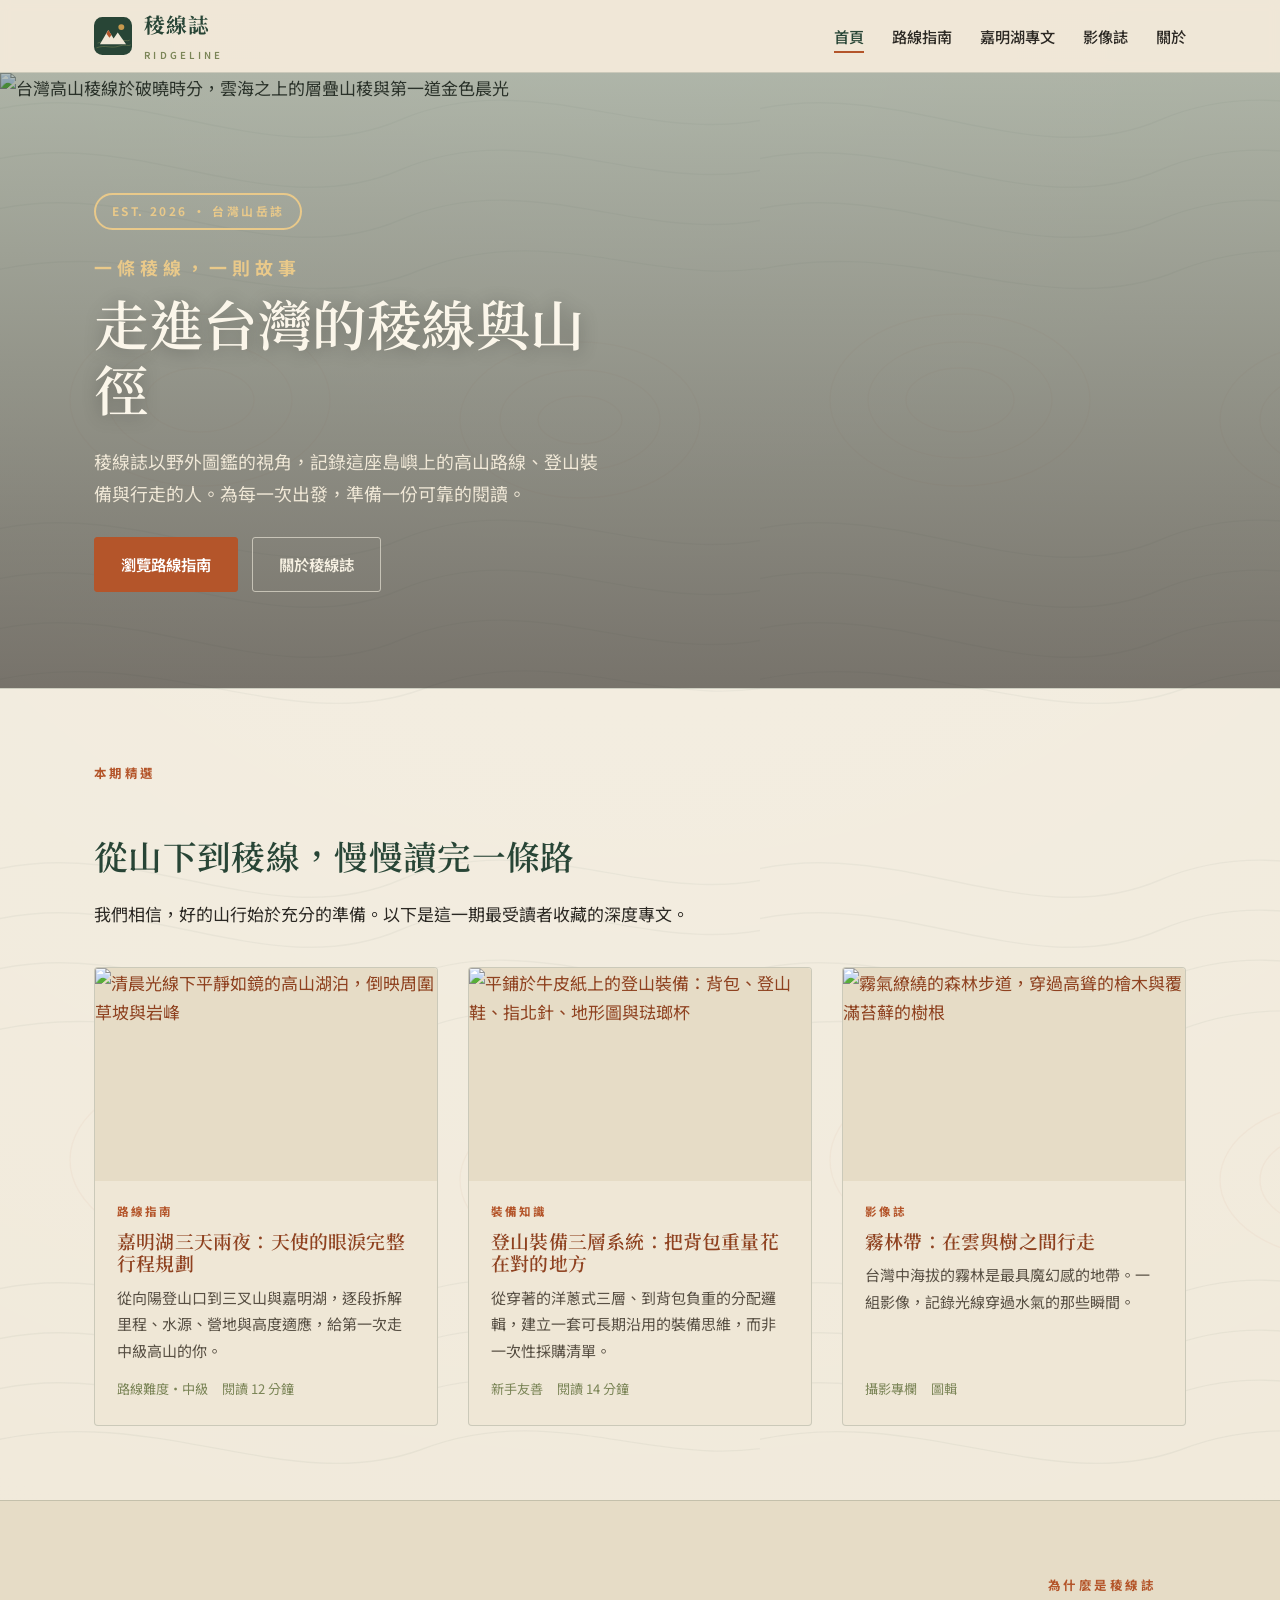
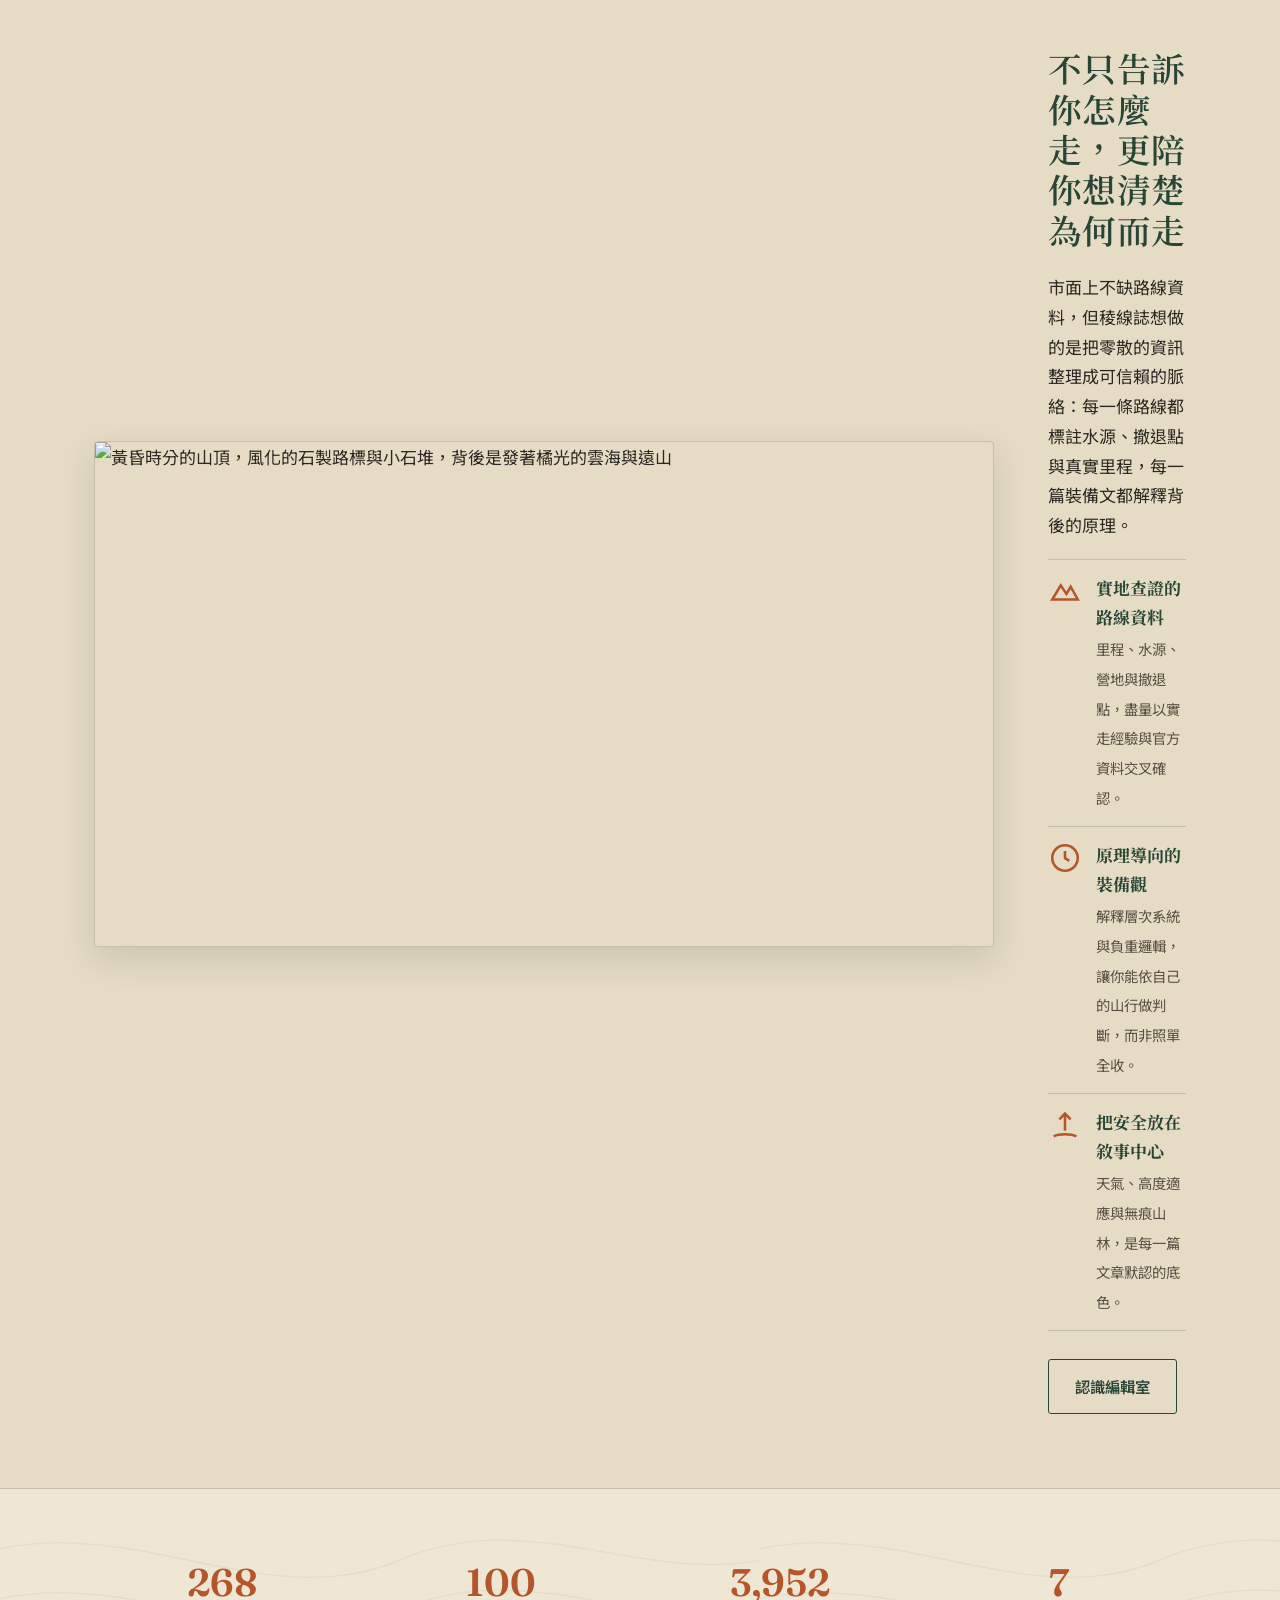
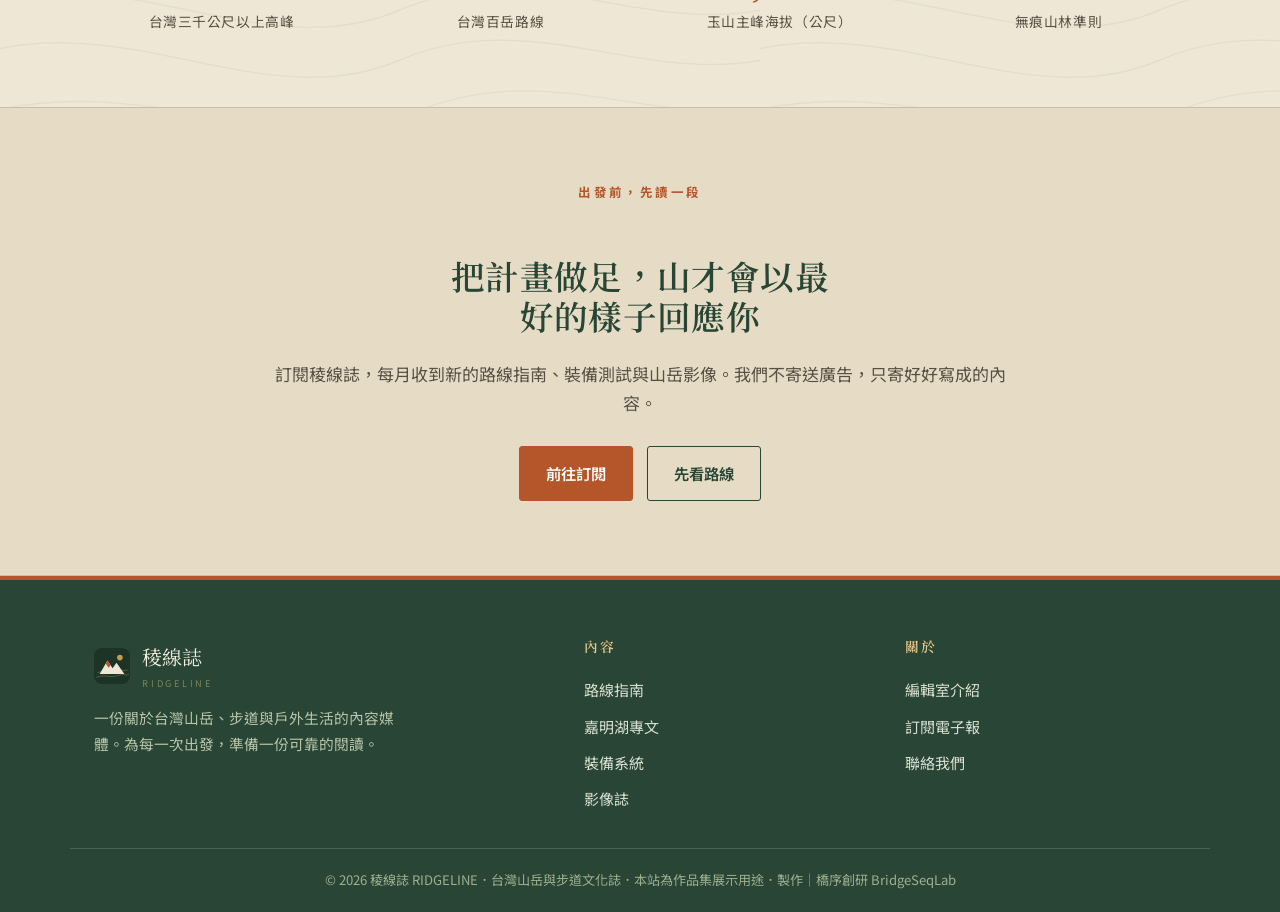
==== index.html @ 84b2cabb "稜線誌 RIDGELINE — initial preview build (6 pages + 404, full SEO)" ====
<!DOCTYPE html>
<html lang="zh-Hant">
<head>
<meta charset="UTF-8">
<meta name="viewport" content="width=device-width, initial-scale=1">
<title>稜線誌 RIDGELINE｜台灣山岳與步道文化誌</title>
<meta name="description" content="稜線誌是一份專注於台灣高山、步道與戶外生活的內容媒體。我們以野外圖鑑的視角，記錄路線指南、登山裝備知識與山徑上的人與故事。">
<meta name="keywords" content="台灣登山,百岳路線,步道指南,登山裝備,戶外生活,高山健行,山岳攝影,稜線誌">
<link rel="canonical" href="https://izzo24.github.io/ridgeline-journal/">
<meta property="og:type" content="website">
<meta property="og:site_name" content="稜線誌 RIDGELINE">
<meta property="og:title" content="稜線誌 RIDGELINE｜台灣山岳與步道文化誌">
<meta property="og:description" content="以野外圖鑑的視角，記錄台灣的山徑、裝備與行走的人。">
<meta property="og:url" content="https://izzo24.github.io/ridgeline-journal/">
<meta property="og:image" content="https://izzo24.github.io/ridgeline-journal/images/hero.webp">
<meta property="og:locale" content="zh_TW">
<meta name="twitter:card" content="summary_large_image">
<meta name="theme-color" content="#284536">
<link rel="icon" href="assets/favicon.svg" type="image/svg+xml">
<link rel="preconnect" href="https://fonts.googleapis.com">
<link rel="preconnect" href="https://fonts.gstatic.com" crossorigin>
<link href="https://fonts.googleapis.com/css2?family=Fraunces:opsz,wght@9..144,500;9..144,600;9..144,700&family=Noto+Sans+TC:wght@400;500;700&family=Noto+Serif+TC:wght@500;600;700&display=swap" rel="stylesheet">
<link rel="stylesheet" href="assets/styles.css">
<script type="application/ld+json">
{
  "@context":"https://schema.org",
  "@graph":[
    {"@type":"Organization","@id":"https://izzo24.github.io/ridgeline-journal/#org","name":"稜線誌 RIDGELINE","url":"https://izzo24.github.io/ridgeline-journal/","logo":"https://izzo24.github.io/ridgeline-journal/assets/favicon.svg","description":"台灣山岳與步道文化內容媒體。","sameAs":[]},
    {"@type":"WebSite","@id":"https://izzo24.github.io/ridgeline-journal/#website","url":"https://izzo24.github.io/ridgeline-journal/","name":"稜線誌 RIDGELINE","inLanguage":"zh-Hant","publisher":{"@id":"https://izzo24.github.io/ridgeline-journal/#org"}},
    {"@type":"WebPage","@id":"https://izzo24.github.io/ridgeline-journal/#webpage","url":"https://izzo24.github.io/ridgeline-journal/","name":"稜線誌 RIDGELINE｜台灣山岳與步道文化誌","isPartOf":{"@id":"https://izzo24.github.io/ridgeline-journal/#website"},"about":{"@id":"https://izzo24.github.io/ridgeline-journal/#org"},"inLanguage":"zh-Hant"}
  ]
}
</script>
</head>
<body>
<!--#HEADER#-->
<header class="site-head">
  <div class="wrap nav">
    <a class="brand" href="index.html" aria-label="稜線誌 首頁">
      <svg viewBox="0 0 64 64" role="img" aria-hidden="true"><rect width="64" height="64" rx="14" fill="#284536"/><g fill="none" stroke="#7b8557" stroke-width="1.6" stroke-opacity=".55"><path d="M6 44 C 20 38 26 46 40 41 C 50 37 56 42 60 39"/><path d="M4 52 C 20 46 28 54 42 49 C 52 45 58 50 62 47"/></g><path d="M10 46 L24 22 L33 36 L40 26 L54 46 Z" fill="#efe7d6"/><path d="M24 22 L29.5 30.5 L26 35 L21 28 Z" fill="#b4552a"/><circle cx="46" cy="17" r="5" fill="#c79a4e"/></svg>
      <span>稜線誌<small>RIDGELINE</small></span>
    </a>
    <button class="nav-toggle" aria-label="開啟選單" aria-expanded="false"><span></span></button>
    <ul class="nav-links">
      <li><a href="index.html" class="active">首頁</a></li>
      <li><a href="trails.html">路線指南</a></li>
      <li><a href="article-jiaming.html">嘉明湖專文</a></li>
      <li><a href="gallery.html">影像誌</a></li>
      <li><a href="about.html">關於</a></li>
    </ul>
  </div>
</header>
<!--/#HEADER#-->

<section class="hero">
  <img class="hero-img" src="images/hero.webp" alt="台灣高山稜線於破曉時分，雲海之上的層疊山稜與第一道金色晨光" width="1600" height="900">
  <div class="hero-inner">
    <span class="stamp">EST. 2026 ・ 台灣山岳誌</span>
    <p class="eyebrow">一條稜線，一則故事</p>
    <h1>走進台灣的稜線與山徑</h1>
    <p>稜線誌以野外圖鑑的視角，記錄這座島嶼上的高山路線、登山裝備與行走的人。為每一次出發，準備一份可靠的閱讀。</p>
    <div class="btn-row">
      <a href="trails.html" class="btn btn-primary">瀏覽路線指南</a>
      <a href="about.html" class="btn btn-ghost">關於稜線誌</a>
    </div>
  </div>
</section>

<section class="section">
  <div class="wrap">
    <div class="section-head">
      <p class="eyebrow">本期精選</p>
      <h2>從山下到稜線，慢慢讀完一條路</h2>
      <p>我們相信，好的山行始於充分的準備。以下是這一期最受讀者收藏的深度專文。</p>
    </div>
    <div class="card-grid">
      <article class="card" data-reveal>
        <a class="card-thumb" href="article-jiaming.html"><img src="images/lake.webp" alt="清晨光線下平靜如鏡的高山湖泊，倒映周圍草坡與岩峰" width="800" height="500"></a>
        <div class="card-body">
          <span class="tag">路線指南</span>
          <h3><a href="article-jiaming.html">嘉明湖三天兩夜：天使的眼淚完整行程規劃</a></h3>
          <p>從向陽登山口到三叉山與嘉明湖，逐段拆解里程、水源、營地與高度適應，給第一次走中級高山的你。</p>
          <div class="card-meta"><span>路線難度・中級</span><span>閱讀 12 分鐘</span></div>
        </div>
      </article>
      <article class="card" data-reveal>
        <a class="card-thumb" href="article-gear.html"><img src="images/gear.webp" alt="平鋪於牛皮紙上的登山裝備：背包、登山鞋、指北針、地形圖與琺瑯杯" width="800" height="500"></a>
        <div class="card-body">
          <span class="tag">裝備知識</span>
          <h3><a href="article-gear.html">登山裝備三層系統：把背包重量花在對的地方</a></h3>
          <p>從穿著的洋蔥式三層、到背包負重的分配邏輯，建立一套可長期沿用的裝備思維，而非一次性採購清單。</p>
          <div class="card-meta"><span>新手友善</span><span>閱讀 14 分鐘</span></div>
        </div>
      </article>
      <article class="card" data-reveal>
        <a class="card-thumb" href="gallery.html"><img src="images/trail.webp" alt="霧氣繚繞的森林步道，穿過高聳的檜木與覆滿苔蘚的樹根" width="800" height="500"></a>
        <div class="card-body">
          <span class="tag">影像誌</span>
          <h3><a href="gallery.html">霧林帶：在雲與樹之間行走</a></h3>
          <p>台灣中海拔的霧林是最具魔幻感的地帶。一組影像，記錄光線穿過水氣的那些瞬間。</p>
          <div class="card-meta"><span>攝影專欄</span><span>圖輯</span></div>
        </div>
      </article>
    </div>
  </div>
</section>

<section class="section alt">
  <div class="wrap split">
    <img src="images/summit.webp" alt="黃昏時分的山頂，風化的石製路標與小石堆，背後是發著橘光的雲海與遠山" width="900" height="506" data-reveal>
    <div data-reveal>
      <p class="eyebrow">為什麼是稜線誌</p>
      <h2>不只告訴你怎麼走，更陪你想清楚為何而走</h2>
      <p>市面上不缺路線資料，但稜線誌想做的是把零散的資訊整理成可信賴的脈絡：每一條路線都標註水源、撤退點與真實里程，每一篇裝備文都解釋背後的原理。</p>
      <ul class="feature-list">
        <li><svg class="ic" viewBox="0 0 24 24" fill="none" stroke="currentColor" stroke-width="1.8"><path d="M3 18 L9 8 L13 14 L16 9 L21 18 Z"/></svg><div><b>實地查證的路線資料</b><small>里程、水源、營地與撤退點，盡量以實走經驗與官方資料交叉確認。</small></div></li>
        <li><svg class="ic" viewBox="0 0 24 24" fill="none" stroke="currentColor" stroke-width="1.8"><circle cx="12" cy="12" r="9"/><path d="M12 7v5l3 2"/></svg><div><b>原理導向的裝備觀</b><small>解釋層次系統與負重邏輯，讓你能依自己的山行做判斷，而非照單全收。</small></div></li>
        <li><svg class="ic" viewBox="0 0 24 24" fill="none" stroke="currentColor" stroke-width="1.8"><path d="M4 20c4-2 12-2 16 0"/><path d="M12 4v12"/><path d="M8 8l4-4 4 4"/></svg><div><b>把安全放在敘事中心</b><small>天氣、高度適應與無痕山林，是每一篇文章默認的底色。</small></div></li>
      </ul>
      <div class="btn-row"><a href="about.html" class="btn btn-line">認識編輯室</a></div>
    </div>
  </div>
</section>

<section class="section">
  <div class="wrap">
    <div class="stats">
      <div data-reveal><div class="n">268</div><small>台灣三千公尺以上高峰</small></div>
      <div data-reveal><div class="n">100</div><small>台灣百岳路線</small></div>
      <div data-reveal><div class="n">3,952</div><small>玉山主峰海拔（公尺）</small></div>
      <div data-reveal><div class="n">7</div><small>無痕山林準則</small></div>
    </div>
  </div>
</section>

<section class="section alt">
  <div class="wrap center">
    <p class="eyebrow">出發前，先讀一段</p>
    <h2 style="max-width:18ch;margin-inline:auto">把計畫做足，山才會以最好的樣子回應你</h2>
    <p class="narrow" style="margin-inline:auto;color:var(--ink-soft)">訂閱稜線誌，每月收到新的路線指南、裝備測試與山岳影像。我們不寄送廣告，只寄好好寫成的內容。</p>
    <div class="btn-row" style="justify-content:center"><a href="about.html#subscribe" class="btn btn-primary">前往訂閱</a><a href="trails.html" class="btn btn-line">先看路線</a></div>
  </div>
</section>

<!--#FOOTER#-->
<footer class="site-foot">
  <div class="foot-grid">
    <div>
      <div class="foot-brand">
        <svg viewBox="0 0 64 64" aria-hidden="true"><rect width="64" height="64" rx="14" fill="#1d3327"/><g fill="none" stroke="#7b8557" stroke-width="1.6" stroke-opacity=".6"><path d="M6 44 C 20 38 26 46 40 41 C 50 37 56 42 60 39"/><path d="M4 52 C 20 46 28 54 42 49 C 52 45 58 50 62 47"/></g><path d="M10 46 L24 22 L33 36 L40 26 L54 46 Z" fill="#efe7d6"/><path d="M24 22 L29.5 30.5 L26 35 L21 28 Z" fill="#b4552a"/><circle cx="46" cy="17" r="5" fill="#c79a4e"/></svg>
        <span>稜線誌<small>RIDGELINE</small></span>
      </div>
      <p class="foot-p">一份關於台灣山岳、步道與戶外生活的內容媒體。為每一次出發，準備一份可靠的閱讀。</p>
    </div>
    <div>
      <h4>內容</h4>
      <a href="trails.html">路線指南</a>
      <a href="article-jiaming.html">嘉明湖專文</a>
      <a href="article-gear.html">裝備系統</a>
      <a href="gallery.html">影像誌</a>
    </div>
    <div>
      <h4>關於</h4>
      <a href="about.html">編輯室介紹</a>
      <a href="about.html#subscribe">訂閱電子報</a>
      <a href="about.html#contact">聯絡我們</a>
    </div>
  </div>
  <div class="foot-bottom">
    © 2026 稜線誌 RIDGELINE．台灣山岳與步道文化誌．本站為作品集展示用途．製作｜橋序創研 BridgeSeqLab
  </div>
</footer>
<!--/#FOOTER#-->
<script src="assets/main.js"></script>
</body>
</html>
---- assets/styles.css ----
/* 稜線誌 RIDGELINE — 復古野外圖鑑 × 等高線 field-guide / topographic */
:root{
  --paper:#efe7d6;        /* 牛皮紙米白 */
  --paper-2:#e6dcc6;      /* 較深紙色 */
  --ink:#2b2823;          /* 炭墨 */
  --ink-soft:#574f43;     /* 次要文字 */
  --forest:#284536;       /* 森林深綠 */
  --forest-2:#3a5c48;     /* 森林綠 */
  --moss:#7b8557;         /* 苔綠 */
  --rust:#b4552a;         /* 鏽橘 */
  --rust-dark:#8f4220;
  --gold-2:#c79a4e;       /* 復古金 */
  --line:rgba(40,69,54,.18);
  --shadow:rgba(43,40,35,.14);
  --maxw:1140px;
  --serif:"Fraunces","Noto Serif TC",Georgia,serif;
  --sans:"Noto Sans TC","Helvetica Neue",Arial,sans-serif;
}
*{box-sizing:border-box}
html{scroll-behavior:smooth}
body{
  margin:0;
  font-family:var(--sans);
  color:var(--ink);
  background-color:var(--paper);
  background-image:
    radial-gradient(circle at 50% 0,rgba(255,255,255,.35),transparent 60%),
    url("topo.svg");
  background-size:auto,760px;
  line-height:1.75;
  font-size:17px;
  -webkit-font-smoothing:antialiased;
}
img{max-width:100%;display:block}
a{color:var(--rust-dark);text-decoration:none}
a:hover{color:var(--rust)}
h1,h2,h3,h4{font-family:var(--serif);color:var(--forest);line-height:1.2;font-weight:600;letter-spacing:.01em}
h1{font-size:clamp(2.1rem,5vw,3.4rem);margin:.2em 0 .4em}
h2{font-size:clamp(1.5rem,3vw,2.1rem);margin:1.6em 0 .6em}
h3{font-size:1.25rem;margin:1.4em 0 .4em}
p{margin:0 0 1.1em}
.wrap{max-width:var(--maxw);margin:0 auto;padding:0 24px}
.narrow{max-width:760px}
.eyebrow{font-family:var(--sans);font-size:.78rem;letter-spacing:.28em;text-transform:uppercase;color:var(--rust);font-weight:700;margin:0 0 .6em}

/* ---- Header / Nav ---- */
.site-head{position:sticky;top:0;z-index:50;background:rgba(239,231,214,.92);backdrop-filter:blur(6px);border-bottom:1.5px solid var(--line)}
.nav{display:flex;align-items:center;justify-content:space-between;gap:18px;height:72px}
.brand{display:flex;align-items:center;gap:12px;font-family:var(--serif);font-weight:700;color:var(--forest);font-size:1.3rem;letter-spacing:.04em}
.brand svg{width:38px;height:38px;flex:none}
.brand small{display:block;font-family:var(--sans);font-size:.6rem;letter-spacing:.34em;color:var(--moss);font-weight:600;margin-top:2px}
.nav-links{display:flex;gap:28px;list-style:none;margin:0;padding:0;font-size:.95rem;font-weight:500}
.nav-links a{color:var(--ink);position:relative;padding:4px 0}
.nav-links a.active,.nav-links a:hover{color:var(--forest)}
.nav-links a.active::after{content:"";position:absolute;left:0;right:0;bottom:-2px;height:2px;background:var(--rust)}
.nav-toggle{display:none;background:none;border:1.5px solid var(--forest);border-radius:6px;width:42px;height:38px;cursor:pointer;align-items:center;justify-content:center}
.nav-toggle span,.nav-toggle span::before,.nav-toggle span::after{content:"";display:block;width:20px;height:2px;background:var(--forest);position:relative}
.nav-toggle span::before{position:absolute;top:-6px}
.nav-toggle span::after{position:absolute;top:6px}

/* ---- Hero ---- */
.hero{position:relative;overflow:hidden;border-bottom:1.5px solid var(--line)}
.hero-img{position:absolute;inset:0;width:100%;height:100%;object-fit:cover}
.hero::after{content:"";position:absolute;inset:0;background:linear-gradient(180deg,rgba(40,69,54,.34),rgba(43,40,35,.62))}
.hero-inner{position:relative;z-index:2;max-width:var(--maxw);margin:0 auto;padding:120px 24px 96px;color:#f6f0e2}
.hero-inner .eyebrow{color:#e9c98a}
.hero-inner h1{color:#fbf6ea;text-shadow:0 2px 18px rgba(0,0,0,.3);max-width:14ch}
.hero-inner p{max-width:52ch;font-size:1.12rem;color:#efe7d6}
.stamp{display:inline-flex;align-items:center;gap:8px;border:2px solid #e9c98a;color:#e9c98a;border-radius:40px;padding:6px 16px;font-size:.74rem;letter-spacing:.2em;text-transform:uppercase;font-weight:700;margin-bottom:22px}

/* ---- Buttons ---- */
.btn{display:inline-flex;align-items:center;gap:9px;font-weight:600;font-family:var(--sans);padding:13px 26px;border-radius:3px;border:1.5px solid transparent;cursor:pointer;transition:.18s;font-size:.96rem}
.btn-primary{background:var(--rust);color:#fff;border-color:var(--rust)}
.btn-primary:hover{background:var(--rust-dark);color:#fff}
.btn-ghost{background:transparent;color:#f6f0e2;border-color:rgba(246,240,226,.6)}
.btn-ghost:hover{background:rgba(246,240,226,.12);color:#fff}
.btn-line{background:transparent;color:var(--forest);border-color:var(--forest)}
.btn-line:hover{background:var(--forest);color:var(--paper)}
.btn-row{display:flex;gap:14px;flex-wrap:wrap;margin-top:28px}

/* ---- Sections ---- */
.section{padding:74px 0}
.section.alt{background:var(--paper-2);border-top:1.5px solid var(--line);border-bottom:1.5px solid var(--line)}
.section-head{max-width:640px;margin-bottom:38px}
.section-head.center{margin-left:auto;margin-right:auto;text-align:center}

/* ---- Article cards ---- */
.card-grid{display:grid;grid-template-columns:repeat(auto-fill,minmax(290px,1fr));gap:30px}
.card{background:var(--paper);border:1.5px solid var(--line);border-radius:4px;overflow:hidden;display:flex;flex-direction:column;transition:.2s;box-shadow:0 1px 0 rgba(255,255,255,.5) inset}
.card:hover{transform:translateY(-4px);box-shadow:0 14px 30px var(--shadow);border-color:var(--moss)}
.card-thumb{aspect-ratio:16/10;overflow:hidden;background:var(--paper-2)}
.card-thumb img{width:100%;height:100%;object-fit:cover;transition:.4s}
.card:hover .card-thumb img{transform:scale(1.05)}
.card-body{padding:20px 22px 24px;display:flex;flex-direction:column;flex:1}
.tag{display:inline-block;font-size:.72rem;letter-spacing:.16em;text-transform:uppercase;font-weight:700;color:var(--rust);margin-bottom:10px}
.card-body h3{margin:0 0 8px;font-size:1.18rem}
.card-body p{font-size:.94rem;color:var(--ink-soft);margin-bottom:14px}
.card-meta{margin-top:auto;font-size:.82rem;color:var(--moss);display:flex;gap:14px;flex-wrap:wrap}
.card-meta span{display:inline-flex;align-items:center;gap:5px}

/* ---- Feature split ---- */
.split{display:grid;grid-template-columns:1.05fr 1fr;gap:54px;align-items:center}
.split img{border-radius:4px;border:1.5px solid var(--line);box-shadow:0 12px 34px var(--shadow)}
.feature-list{list-style:none;margin:18px 0 0;padding:0}
.feature-list li{display:flex;gap:14px;padding:14px 0;border-top:1px solid var(--line)}
.feature-list li:last-child{border-bottom:1px solid var(--line)}
.feature-list .ic{flex:none;width:34px;height:34px;color:var(--rust)}
.feature-list b{display:block;color:var(--forest);font-family:var(--serif)}
.feature-list small{color:var(--ink-soft);font-size:.9rem;line-height:1.6}

/* ---- Stat band ---- */
.stats{display:grid;grid-template-columns:repeat(4,1fr);gap:24px;text-align:center}
.stats .n{font-family:var(--serif);font-size:2.4rem;color:var(--rust);font-weight:600;line-height:1}
.stats small{display:block;color:var(--ink-soft);font-size:.86rem;margin-top:8px;letter-spacing:.04em}

/* ---- Article body ---- */
.article-head{padding:64px 0 30px;border-bottom:1.5px solid var(--line)}
.crumbs{font-size:.82rem;color:var(--moss);margin-bottom:18px}
.crumbs a{color:var(--moss)}
.article-meta{display:flex;gap:18px;flex-wrap:wrap;font-size:.86rem;color:var(--ink-soft);margin-top:16px}
.article-body{font-size:1.06rem}
.article-body figure{margin:34px 0}
.article-body figure img{border-radius:4px;border:1.5px solid var(--line)}
.article-body figcaption{font-size:.85rem;color:var(--moss);margin-top:8px;text-align:center;font-style:italic}
.article-body blockquote{margin:30px 0;padding:18px 26px;border-left:4px solid var(--rust);background:var(--paper-2);font-family:var(--serif);font-size:1.18rem;color:var(--forest)}
.lede{font-size:1.2rem;color:var(--ink-soft);font-family:var(--serif)}
.infobox{background:var(--forest);color:var(--paper);border-radius:6px;padding:26px 30px;margin:34px 0}
.infobox h3{color:#e9c98a;margin-top:0}
.infobox ul{margin:0;padding-left:18px}
.infobox li{margin:6px 0}
.datatable{width:100%;border-collapse:collapse;margin:26px 0;font-size:.95rem}
.datatable th,.datatable td{text-align:left;padding:11px 14px;border-bottom:1px solid var(--line)}
.datatable th{background:var(--paper-2);font-family:var(--serif);color:var(--forest)}
.datatable tr:hover td{background:rgba(123,133,87,.08)}

/* ---- Gallery ---- */
.masonry{columns:3;column-gap:22px}
.masonry figure{break-inside:avoid;margin:0 0 22px}
.masonry img{border-radius:4px;border:1.5px solid var(--line);width:100%}
.masonry figcaption{font-size:.84rem;color:var(--moss);margin-top:6px}

/* ---- Contact / form ---- */
.form{display:grid;gap:16px;max-width:560px}
.field label{display:block;font-size:.88rem;font-weight:600;color:var(--forest);margin-bottom:6px}
.field input,.field textarea{width:100%;padding:12px 14px;border:1.5px solid var(--line);border-radius:4px;background:var(--paper);font:inherit;color:var(--ink)}
.field input:focus,.field textarea:focus{outline:none;border-color:var(--rust)}

/* ---- Footer ---- */
.site-foot{background:var(--forest);color:#d9e0cf;border-top:4px solid var(--rust);margin-top:0}
.foot-grid{display:grid;grid-template-columns:1.6fr 1fr 1fr;gap:40px;padding:60px 24px 30px;max-width:var(--maxw);margin:0 auto}
.site-foot h4{color:#e9c98a;font-size:.86rem;letter-spacing:.16em;text-transform:uppercase;margin:0 0 16px}
.site-foot a{color:#d9e0cf;display:block;padding:5px 0;font-size:.94rem}
.site-foot a:hover{color:#fff}
.foot-brand{display:flex;align-items:center;gap:12px;color:#f3eede;font-family:var(--serif);font-size:1.25rem;margin-bottom:14px}
.foot-brand svg{width:36px;height:36px}
.foot-brand small{display:block;font-family:var(--sans);font-size:.58rem;letter-spacing:.3em;color:var(--moss)}
.foot-p{font-size:.92rem;color:#b9c4a8;max-width:38ch}
.foot-bottom{border-top:1px solid rgba(217,224,207,.18);padding:20px 24px;text-align:center;font-size:.82rem;color:#9fae8d;max-width:var(--maxw);margin:0 auto}

/* ---- reveal（僅 JS 啟用後才隱藏，避免內容被凍結） ---- */
.reveal-ready [data-reveal]{opacity:0;transform:translateY(16px);transition:opacity .6s ease,transform .6s ease}
.reveal-ready [data-reveal].in{opacity:1;transform:none}
@media(prefers-reduced-motion:reduce){.reveal-ready [data-reveal]{opacity:1;transform:none;transition:none}}

/* ---- utilities ---- */
.center{text-align:center}
.mt0{margin-top:0}
.divider{height:1.5px;background:var(--line);border:none;margin:0}

/* ---- Responsive ---- */
@media(max-width:860px){
  .split{grid-template-columns:1fr;gap:30px}
  .stats{grid-template-columns:repeat(2,1fr);gap:30px}
  .foot-grid{grid-template-columns:1fr 1fr}
  .masonry{columns:2}
  .nav-links{position:fixed;inset:72px 0 auto 0;background:var(--paper);flex-direction:column;gap:0;padding:8px 24px 20px;border-bottom:1.5px solid var(--line);box-shadow:0 12px 24px var(--shadow);display:none}
  .nav-links.open{display:flex}
  .nav-links li{border-top:1px solid var(--line)}
  .nav-links a{display:block;padding:14px 0}
  .nav-toggle{display:inline-flex}
}
@media(max-width:520px){
  .stats{grid-template-columns:1fr 1fr}
  .foot-grid{grid-template-columns:1fr}
  .masonry{columns:1}
  .hero-inner{padding:86px 24px 64px}
}
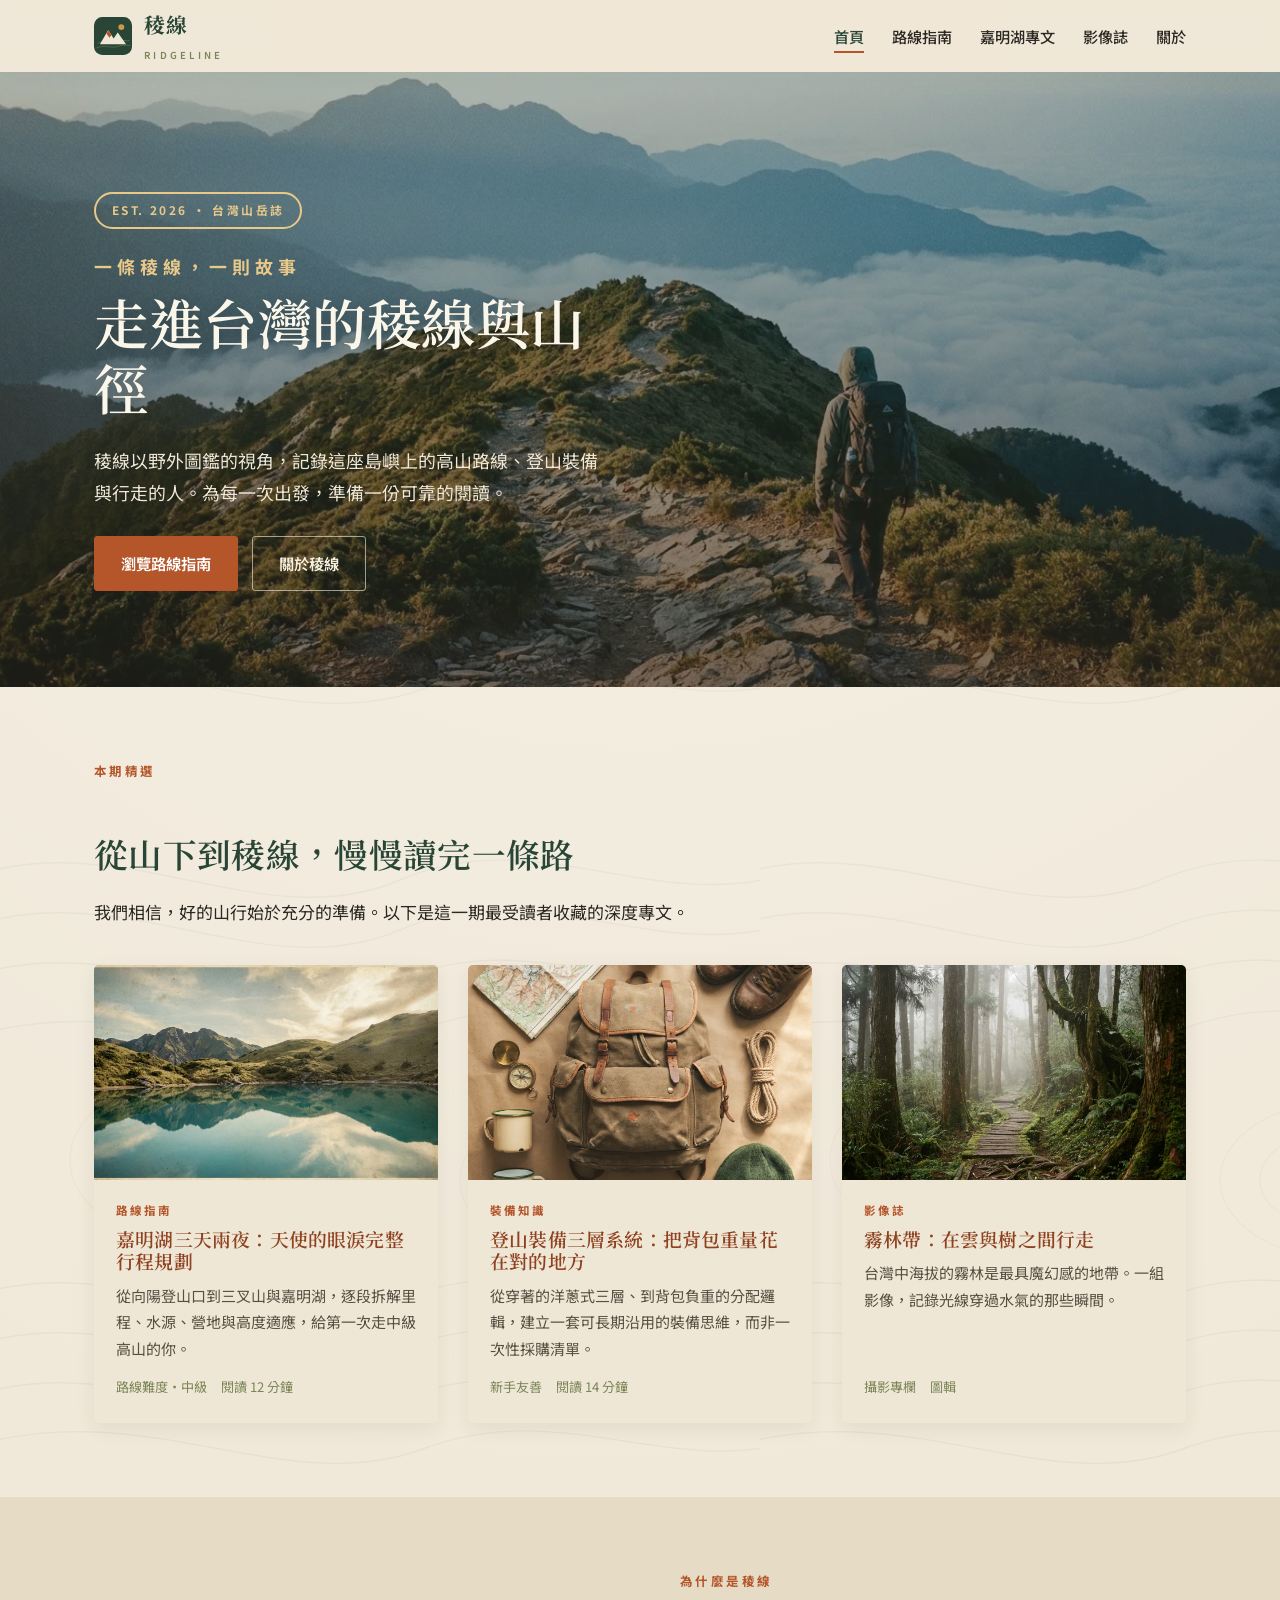
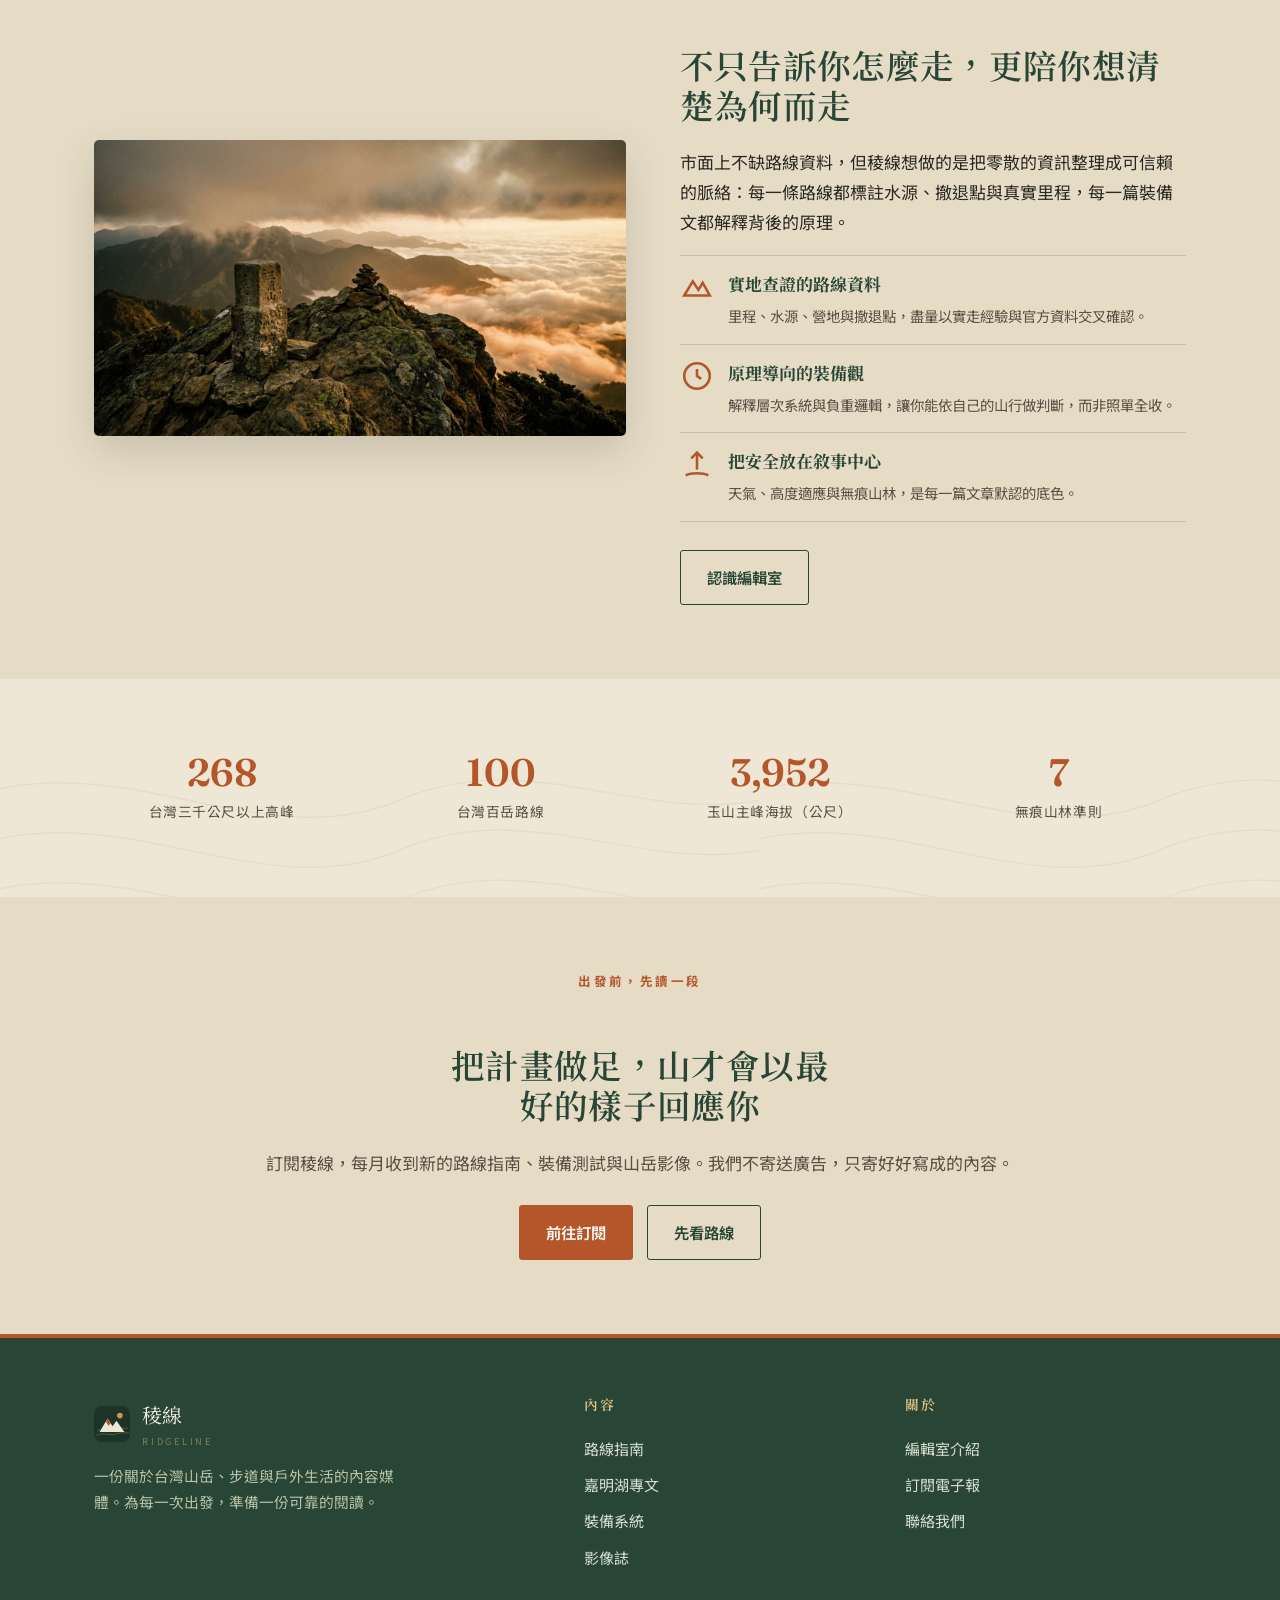
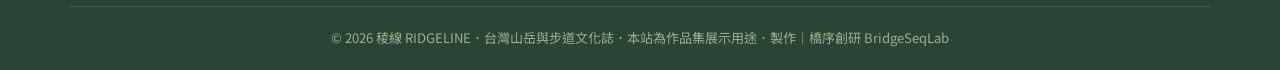
==== commit 629b4037: "rename: 品牌站名去「誌」（更符合台灣命名）" ====
--- a/index.html
+++ b/index.html
@@ -3,13 +3,13 @@
 <head>
 <meta charset="UTF-8">
 <meta name="viewport" content="width=device-width, initial-scale=1">
-<title>稜線誌 RIDGELINE｜台灣山岳與步道文化誌</title>
-<meta name="description" content="稜線誌是一份專注於台灣高山、步道與戶外生活的內容媒體。我們以野外圖鑑的視角，記錄路線指南、登山裝備知識與山徑上的人與故事。">
-<meta name="keywords" content="台灣登山,百岳路線,步道指南,登山裝備,戶外生活,高山健行,山岳攝影,稜線誌">
+<title>稜線 RIDGELINE｜台灣山岳與步道文化誌</title>
+<meta name="description" content="稜線是一份專注於台灣高山、步道與戶外生活的內容媒體。我們以野外圖鑑的視角，記錄路線指南、登山裝備知識與山徑上的人與故事。">
+<meta name="keywords" content="台灣登山,百岳路線,步道指南,登山裝備,戶外生活,高山健行,山岳攝影,稜線">
 <link rel="canonical" href="https://izzo24.github.io/ridgeline-journal/">
 <meta property="og:type" content="website">
-<meta property="og:site_name" content="稜線誌 RIDGELINE">
-<meta property="og:title" content="稜線誌 RIDGELINE｜台灣山岳與步道文化誌">
+<meta property="og:site_name" content="稜線 RIDGELINE">
+<meta property="og:title" content="稜線 RIDGELINE｜台灣山岳與步道文化誌">
 <meta property="og:description" content="以野外圖鑑的視角，記錄台灣的山徑、裝備與行走的人。">
 <meta property="og:url" content="https://izzo24.github.io/ridgeline-journal/">
 <meta property="og:image" content="https://izzo24.github.io/ridgeline-journal/images/hero.webp">
@@ -25,9 +25,9 @@
 {
   "@context":"https://schema.org",
   "@graph":[
-    {"@type":"Organization","@id":"https://izzo24.github.io/ridgeline-journal/#org","name":"稜線誌 RIDGELINE","url":"https://izzo24.github.io/ridgeline-journal/","logo":"https://izzo24.github.io/ridgeline-journal/assets/favicon.svg","description":"台灣山岳與步道文化內容媒體。","sameAs":[]},
-    {"@type":"WebSite","@id":"https://izzo24.github.io/ridgeline-journal/#website","url":"https://izzo24.github.io/ridgeline-journal/","name":"稜線誌 RIDGELINE","inLanguage":"zh-Hant","publisher":{"@id":"https://izzo24.github.io/ridgeline-journal/#org"}},
-    {"@type":"WebPage","@id":"https://izzo24.github.io/ridgeline-journal/#webpage","url":"https://izzo24.github.io/ridgeline-journal/","name":"稜線誌 RIDGELINE｜台灣山岳與步道文化誌","isPartOf":{"@id":"https://izzo24.github.io/ridgeline-journal/#website"},"about":{"@id":"https://izzo24.github.io/ridgeline-journal/#org"},"inLanguage":"zh-Hant"}
+    {"@type":"Organization","@id":"https://izzo24.github.io/ridgeline-journal/#org","name":"稜線 RIDGELINE","url":"https://izzo24.github.io/ridgeline-journal/","logo":"https://izzo24.github.io/ridgeline-journal/assets/favicon.svg","description":"台灣山岳與步道文化內容媒體。","sameAs":[]},
+    {"@type":"WebSite","@id":"https://izzo24.github.io/ridgeline-journal/#website","url":"https://izzo24.github.io/ridgeline-journal/","name":"稜線 RIDGELINE","inLanguage":"zh-Hant","publisher":{"@id":"https://izzo24.github.io/ridgeline-journal/#org"}},
+    {"@type":"WebPage","@id":"https://izzo24.github.io/ridgeline-journal/#webpage","url":"https://izzo24.github.io/ridgeline-journal/","name":"稜線 RIDGELINE｜台灣山岳與步道文化誌","isPartOf":{"@id":"https://izzo24.github.io/ridgeline-journal/#website"},"about":{"@id":"https://izzo24.github.io/ridgeline-journal/#org"},"inLanguage":"zh-Hant"}
   ]
 }
 </script>
@@ -36,9 +36,9 @@
 <!--#HEADER#-->
 <header class="site-head">
   <div class="wrap nav">
-    <a class="brand" href="index.html" aria-label="稜線誌 首頁">
+    <a class="brand" href="index.html" aria-label="稜線 首頁">
       <svg viewBox="0 0 64 64" role="img" aria-hidden="true"><rect width="64" height="64" rx="14" fill="#284536"/><g fill="none" stroke="#7b8557" stroke-width="1.6" stroke-opacity=".55"><path d="M6 44 C 20 38 26 46 40 41 C 50 37 56 42 60 39"/><path d="M4 52 C 20 46 28 54 42 49 C 52 45 58 50 62 47"/></g><path d="M10 46 L24 22 L33 36 L40 26 L54 46 Z" fill="#efe7d6"/><path d="M24 22 L29.5 30.5 L26 35 L21 28 Z" fill="#b4552a"/><circle cx="46" cy="17" r="5" fill="#c79a4e"/></svg>
-      <span>稜線誌<small>RIDGELINE</small></span>
+      <span>稜線<small>RIDGELINE</small></span>
     </a>
     <button class="nav-toggle" aria-label="開啟選單" aria-expanded="false"><span></span></button>
     <ul class="nav-links">
@@ -58,10 +58,10 @@
     <span class="stamp">EST. 2026 ・ 台灣山岳誌</span>
     <p class="eyebrow">一條稜線，一則故事</p>
     <h1>走進台灣的稜線與山徑</h1>
-    <p>稜線誌以野外圖鑑的視角，記錄這座島嶼上的高山路線、登山裝備與行走的人。為每一次出發，準備一份可靠的閱讀。</p>
+    <p>稜線以野外圖鑑的視角，記錄這座島嶼上的高山路線、登山裝備與行走的人。為每一次出發，準備一份可靠的閱讀。</p>
     <div class="btn-row">
       <a href="trails.html" class="btn btn-primary">瀏覽路線指南</a>
-      <a href="about.html" class="btn btn-ghost">關於稜線誌</a>
+      <a href="about.html" class="btn btn-ghost">關於稜線</a>
     </div>
   </div>
 </section>
@@ -109,9 +109,9 @@
   <div class="wrap split">
     <img src="images/summit.webp" alt="黃昏時分的山頂，風化的石製路標與小石堆，背後是發著橘光的雲海與遠山" width="900" height="506" data-reveal>
     <div data-reveal>
-      <p class="eyebrow">為什麼是稜線誌</p>
+      <p class="eyebrow">為什麼是稜線</p>
       <h2>不只告訴你怎麼走，更陪你想清楚為何而走</h2>
-      <p>市面上不缺路線資料，但稜線誌想做的是把零散的資訊整理成可信賴的脈絡：每一條路線都標註水源、撤退點與真實里程，每一篇裝備文都解釋背後的原理。</p>
+      <p>市面上不缺路線資料，但稜線想做的是把零散的資訊整理成可信賴的脈絡：每一條路線都標註水源、撤退點與真實里程，每一篇裝備文都解釋背後的原理。</p>
       <ul class="feature-list">
         <li><svg class="ic" viewBox="0 0 24 24" fill="none" stroke="currentColor" stroke-width="1.8"><path d="M3 18 L9 8 L13 14 L16 9 L21 18 Z"/></svg><div><b>實地查證的路線資料</b><small>里程、水源、營地與撤退點，盡量以實走經驗與官方資料交叉確認。</small></div></li>
         <li><svg class="ic" viewBox="0 0 24 24" fill="none" stroke="currentColor" stroke-width="1.8"><circle cx="12" cy="12" r="9"/><path d="M12 7v5l3 2"/></svg><div><b>原理導向的裝備觀</b><small>解釋層次系統與負重邏輯，讓你能依自己的山行做判斷，而非照單全收。</small></div></li>
@@ -137,7 +137,7 @@
   <div class="wrap center">
     <p class="eyebrow">出發前，先讀一段</p>
     <h2 style="max-width:18ch;margin-inline:auto">把計畫做足，山才會以最好的樣子回應你</h2>
-    <p class="narrow" style="margin-inline:auto;color:var(--ink-soft)">訂閱稜線誌，每月收到新的路線指南、裝備測試與山岳影像。我們不寄送廣告，只寄好好寫成的內容。</p>
+    <p class="narrow" style="margin-inline:auto;color:var(--ink-soft)">訂閱稜線，每月收到新的路線指南、裝備測試與山岳影像。我們不寄送廣告，只寄好好寫成的內容。</p>
     <div class="btn-row" style="justify-content:center"><a href="about.html#subscribe" class="btn btn-primary">前往訂閱</a><a href="trails.html" class="btn btn-line">先看路線</a></div>
   </div>
 </section>
@@ -148,7 +148,7 @@
     <div>
       <div class="foot-brand">
         <svg viewBox="0 0 64 64" aria-hidden="true"><rect width="64" height="64" rx="14" fill="#1d3327"/><g fill="none" stroke="#7b8557" stroke-width="1.6" stroke-opacity=".6"><path d="M6 44 C 20 38 26 46 40 41 C 50 37 56 42 60 39"/><path d="M4 52 C 20 46 28 54 42 49 C 52 45 58 50 62 47"/></g><path d="M10 46 L24 22 L33 36 L40 26 L54 46 Z" fill="#efe7d6"/><path d="M24 22 L29.5 30.5 L26 35 L21 28 Z" fill="#b4552a"/><circle cx="46" cy="17" r="5" fill="#c79a4e"/></svg>
-        <span>稜線誌<small>RIDGELINE</small></span>
+        <span>稜線<small>RIDGELINE</small></span>
       </div>
       <p class="foot-p">一份關於台灣山岳、步道與戶外生活的內容媒體。為每一次出發，準備一份可靠的閱讀。</p>
     </div>
@@ -167,7 +167,7 @@
     </div>
   </div>
   <div class="foot-bottom">
-    © 2026 稜線誌 RIDGELINE．台灣山岳與步道文化誌．本站為作品集展示用途．製作｜橋序創研 BridgeSeqLab
+    © 2026 稜線 RIDGELINE．台灣山岳與步道文化誌．本站為作品集展示用途．製作｜橋序創研 BridgeSeqLab
   </div>
 </footer>
 <!--/#FOOTER#-->
--- a/assets/styles.css
+++ b/assets/styles.css
@@ -31,7 +31,7 @@
   font-size:17px;
   -webkit-font-smoothing:antialiased;
 }
-img{max-width:100%;display:block}
+img{max-width:100%;height:auto;display:block}
 a{color:var(--rust-dark);text-decoration:none}
 a:hover{color:var(--rust)}
 h1,h2,h3,h4{font-family:var(--serif);color:var(--forest);line-height:1.2;font-weight:600;letter-spacing:.01em}
@@ -44,7 +44,7 @@
 .eyebrow{font-family:var(--sans);font-size:.78rem;letter-spacing:.28em;text-transform:uppercase;color:var(--rust);font-weight:700;margin:0 0 .6em}
 
 /* ---- Header / Nav ---- */
-.site-head{position:sticky;top:0;z-index:50;background:rgba(239,231,214,.92);backdrop-filter:blur(6px);border-bottom:1.5px solid var(--line)}
+.site-head{position:sticky;top:0;z-index:50;background:rgba(239,231,214,.92);backdrop-filter:blur(6px);box-shadow:0 6px 18px rgba(43,40,35,.05)}
 .nav{display:flex;align-items:center;justify-content:space-between;gap:18px;height:72px}
 .brand{display:flex;align-items:center;gap:12px;font-family:var(--serif);font-weight:700;color:var(--forest);font-size:1.3rem;letter-spacing:.04em}
 .brand svg{width:38px;height:38px;flex:none}
@@ -59,7 +59,7 @@
 .nav-toggle span::after{position:absolute;top:6px}
 
 /* ---- Hero ---- */
-.hero{position:relative;overflow:hidden;border-bottom:1.5px solid var(--line)}
+.hero{position:relative;overflow:hidden}
 .hero-img{position:absolute;inset:0;width:100%;height:100%;object-fit:cover}
 .hero::after{content:"";position:absolute;inset:0;background:linear-gradient(180deg,rgba(40,69,54,.34),rgba(43,40,35,.62))}
 .hero-inner{position:relative;z-index:2;max-width:var(--maxw);margin:0 auto;padding:120px 24px 96px;color:#f6f0e2}
@@ -80,14 +80,14 @@
 
 /* ---- Sections ---- */
 .section{padding:74px 0}
-.section.alt{background:var(--paper-2);border-top:1.5px solid var(--line);border-bottom:1.5px solid var(--line)}
+.section.alt{background:var(--paper-2)}
 .section-head{max-width:640px;margin-bottom:38px}
 .section-head.center{margin-left:auto;margin-right:auto;text-align:center}
 
 /* ---- Article cards ---- */
 .card-grid{display:grid;grid-template-columns:repeat(auto-fill,minmax(290px,1fr));gap:30px}
-.card{background:var(--paper);border:1.5px solid var(--line);border-radius:4px;overflow:hidden;display:flex;flex-direction:column;transition:.2s;box-shadow:0 1px 0 rgba(255,255,255,.5) inset}
-.card:hover{transform:translateY(-4px);box-shadow:0 14px 30px var(--shadow);border-color:var(--moss)}
+.card{background:var(--paper);border-radius:5px;overflow:hidden;display:flex;flex-direction:column;transition:transform .2s ease,box-shadow .2s ease;box-shadow:0 6px 20px rgba(43,40,35,.07)}
+.card:hover{transform:translateY(-4px);box-shadow:0 16px 34px rgba(43,40,35,.13)}
 .card-thumb{aspect-ratio:16/10;overflow:hidden;background:var(--paper-2)}
 .card-thumb img{width:100%;height:100%;object-fit:cover;transition:.4s}
 .card:hover .card-thumb img{transform:scale(1.05)}
@@ -100,7 +100,7 @@
 
 /* ---- Feature split ---- */
 .split{display:grid;grid-template-columns:1.05fr 1fr;gap:54px;align-items:center}
-.split img{border-radius:4px;border:1.5px solid var(--line);box-shadow:0 12px 34px var(--shadow)}
+.split img{border-radius:5px;box-shadow:0 14px 38px rgba(43,40,35,.16)}
 .feature-list{list-style:none;margin:18px 0 0;padding:0}
 .feature-list li{display:flex;gap:14px;padding:14px 0;border-top:1px solid var(--line)}
 .feature-list li:last-child{border-bottom:1px solid var(--line)}
@@ -114,13 +114,13 @@
 .stats small{display:block;color:var(--ink-soft);font-size:.86rem;margin-top:8px;letter-spacing:.04em}
 
 /* ---- Article body ---- */
-.article-head{padding:64px 0 30px;border-bottom:1.5px solid var(--line)}
+.article-head{padding:64px 0 30px}
 .crumbs{font-size:.82rem;color:var(--moss);margin-bottom:18px}
 .crumbs a{color:var(--moss)}
 .article-meta{display:flex;gap:18px;flex-wrap:wrap;font-size:.86rem;color:var(--ink-soft);margin-top:16px}
 .article-body{font-size:1.06rem}
 .article-body figure{margin:34px 0}
-.article-body figure img{border-radius:4px;border:1.5px solid var(--line)}
+.article-body figure img{border-radius:5px;box-shadow:0 10px 28px rgba(43,40,35,.12)}
 .article-body figcaption{font-size:.85rem;color:var(--moss);margin-top:8px;text-align:center;font-style:italic}
 .article-body blockquote{margin:30px 0;padding:18px 26px;border-left:4px solid var(--rust);background:var(--paper-2);font-family:var(--serif);font-size:1.18rem;color:var(--forest)}
 .lede{font-size:1.2rem;color:var(--ink-soft);font-family:var(--serif)}
@@ -136,7 +136,7 @@
 /* ---- Gallery ---- */
 .masonry{columns:3;column-gap:22px}
 .masonry figure{break-inside:avoid;margin:0 0 22px}
-.masonry img{border-radius:4px;border:1.5px solid var(--line);width:100%}
+.masonry img{border-radius:5px;width:100%;height:auto;box-shadow:0 8px 22px rgba(43,40,35,.1)}
 .masonry figcaption{font-size:.84rem;color:var(--moss);margin-top:6px}
 
 /* ---- Contact / form ---- */
